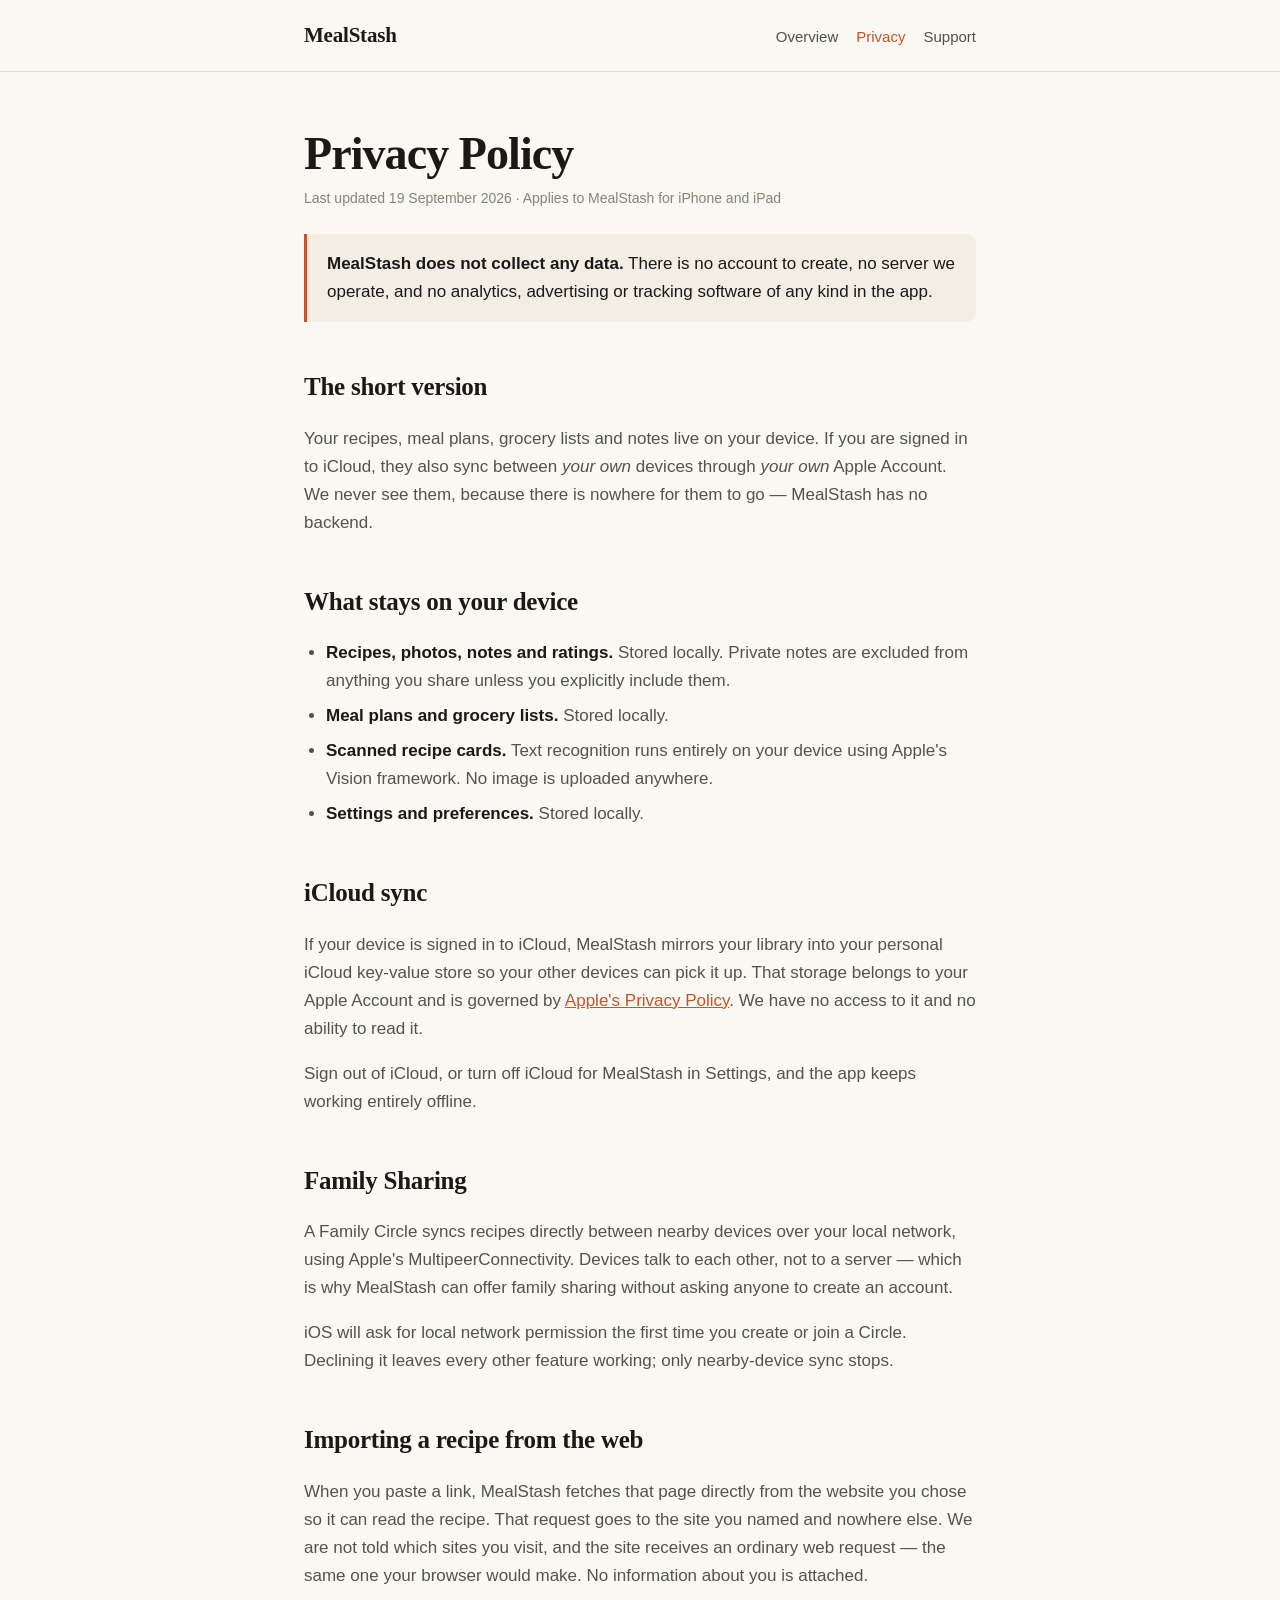
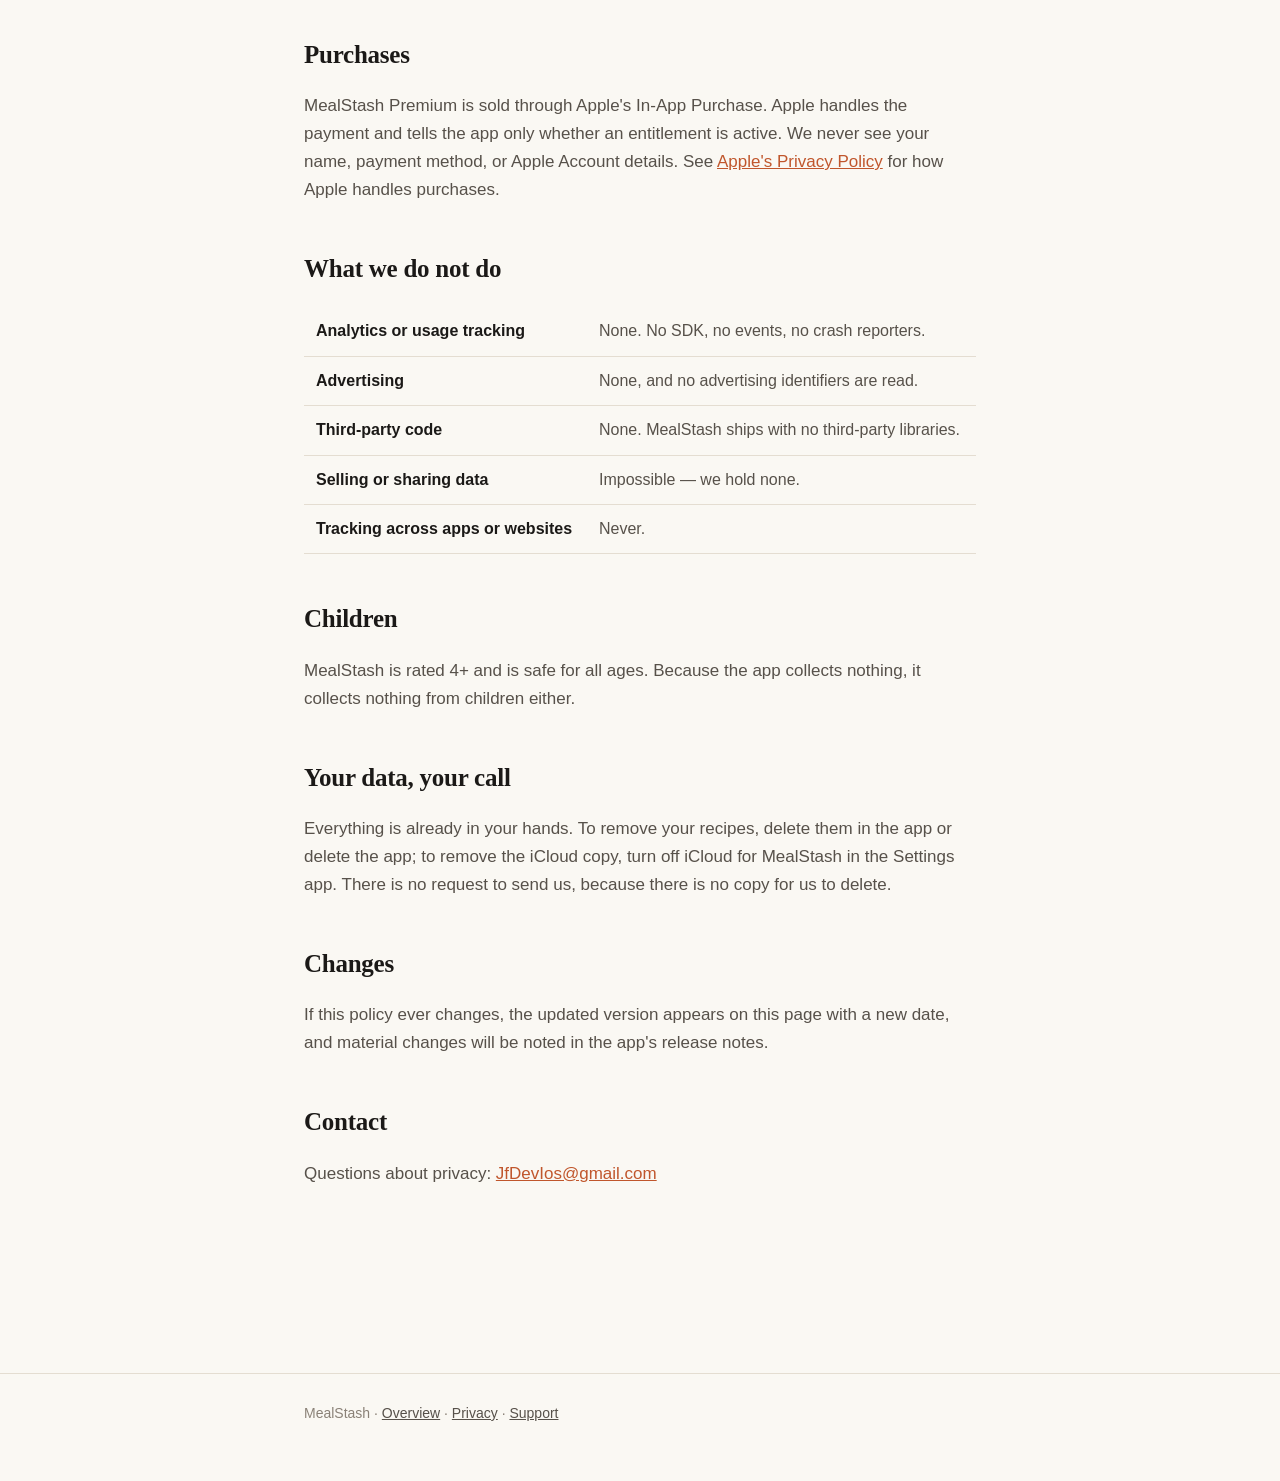
==== docs/privacy.html @ fd42e8f5 "Public site: overview, privacy policy, and support guide The privacy and support URLs filed with App" ====
<!doctype html>
<html lang="en">
<head>
<meta charset="utf-8">
<meta name="viewport" content="width=device-width, initial-scale=1">
<title>Privacy Policy — MealStash</title>
<meta name="description" content="MealStash collects no data. Your recipes stay on your device and in your own iCloud account.">
<link rel="stylesheet" href="style.css">
</head>
<body>
<header class="site">
  <div class="wrap">
    <a class="mark" href="./">MealStash</a>
    <nav>
      <a href="./">Overview</a>
      <a href="privacy.html" aria-current="page">Privacy</a>
      <a href="support.html">Support</a>
    </nav>
  </div>
</header>

<main class="wrap">
  <h1>Privacy Policy</h1>
  <p class="meta">Last updated 19 September 2026 · Applies to MealStash for iPhone and iPad</p>

  <div class="callout">
    <p><strong>MealStash does not collect any data.</strong> There is no account to create, no server we operate, and no analytics, advertising or tracking software of any kind in the app.</p>
  </div>

  <h2>The short version</h2>
  <p>Your recipes, meal plans, grocery lists and notes live on your device. If you are signed in to iCloud, they also sync between <em>your own</em> devices through <em>your own</em> Apple Account. We never see them, because there is nowhere for them to go — MealStash has no backend.</p>

  <h2>What stays on your device</h2>
  <ul>
    <li><strong>Recipes, photos, notes and ratings.</strong> Stored locally. Private notes are excluded from anything you share unless you explicitly include them.</li>
    <li><strong>Meal plans and grocery lists.</strong> Stored locally.</li>
    <li><strong>Scanned recipe cards.</strong> Text recognition runs entirely on your device using Apple's Vision framework. No image is uploaded anywhere.</li>
    <li><strong>Settings and preferences.</strong> Stored locally.</li>
  </ul>

  <h2>iCloud sync</h2>
  <p>If your device is signed in to iCloud, MealStash mirrors your library into your personal iCloud key-value store so your other devices can pick it up. That storage belongs to your Apple Account and is governed by <a href="https://www.apple.com/legal/privacy/">Apple's Privacy Policy</a>. We have no access to it and no ability to read it.</p>
  <p>Sign out of iCloud, or turn off iCloud for MealStash in Settings, and the app keeps working entirely offline.</p>

  <h2>Family Sharing</h2>
  <p>A Family Circle syncs recipes directly between nearby devices over your local network, using Apple's MultipeerConnectivity. Devices talk to each other, not to a server — which is why MealStash can offer family sharing without asking anyone to create an account.</p>
  <p>iOS will ask for local network permission the first time you create or join a Circle. Declining it leaves every other feature working; only nearby-device sync stops.</p>

  <h2>Importing a recipe from the web</h2>
  <p>When you paste a link, MealStash fetches that page directly from the website you chose so it can read the recipe. That request goes to the site you named and nowhere else. We are not told which sites you visit, and the site receives an ordinary web request — the same one your browser would make. No information about you is attached.</p>

  <h2>Purchases</h2>
  <p>MealStash Premium is sold through Apple's In-App Purchase. Apple handles the payment and tells the app only whether an entitlement is active. We never see your name, payment method, or Apple Account details. See <a href="https://www.apple.com/legal/privacy/">Apple's Privacy Policy</a> for how Apple handles purchases.</p>

  <h2>What we do not do</h2>
  <table>
    <tr><th>Analytics or usage tracking</th><td>None. No SDK, no events, no crash reporters.</td></tr>
    <tr><th>Advertising</th><td>None, and no advertising identifiers are read.</td></tr>
    <tr><th>Third-party code</th><td>None. MealStash ships with no third-party libraries.</td></tr>
    <tr><th>Selling or sharing data</th><td>Impossible — we hold none.</td></tr>
    <tr><th>Tracking across apps or websites</th><td>Never.</td></tr>
  </table>

  <h2>Children</h2>
  <p>MealStash is rated 4+ and is safe for all ages. Because the app collects nothing, it collects nothing from children either.</p>

  <h2>Your data, your call</h2>
  <p>Everything is already in your hands. To remove your recipes, delete them in the app or delete the app; to remove the iCloud copy, turn off iCloud for MealStash in the Settings app. There is no request to send us, because there is no copy for us to delete.</p>

  <h2>Changes</h2>
  <p>If this policy ever changes, the updated version appears on this page with a new date, and material changes will be noted in the app's release notes.</p>

  <h2>Contact</h2>
  <p>Questions about privacy: <a href="mailto:JfDevIos@gmail.com">JfDevIos@gmail.com</a></p>
</main>

<footer class="site">
  <div class="wrap">
    MealStash · <a href="./">Overview</a> · <a href="privacy.html">Privacy</a> · <a href="support.html">Support</a>
  </div>
</footer>
</body>
</html>
---- docs/style.css ----
:root {
  --paper: #faf8f3;
  --paper-2: #f2eee5;
  --card: #ffffff;
  --ink: #1b1917;
  --ink-2: #57514a;
  --ink-3: #8a8177;
  --terracotta: #c0562c;
  --rule: #e4ddd1;
}

* { box-sizing: border-box; }

html { -webkit-text-size-adjust: 100%; }

body {
  margin: 0;
  background: var(--paper);
  color: var(--ink);
  font: 17px/1.65 -apple-system, BlinkMacSystemFont, "Segoe UI", Roboto, Helvetica, Arial, sans-serif;
}

.wrap { max-width: 720px; margin: 0 auto; padding: 0 24px 96px; }

header.site {
  border-bottom: 1px solid var(--rule);
  background: var(--paper);
  position: sticky;
  top: 0;
  z-index: 10;
}
header.site .wrap {
  padding: 18px 24px;
  display: flex;
  align-items: baseline;
  gap: 20px;
  flex-wrap: wrap;
}
header.site .mark {
  font-family: "Iowan Old Style", "Palatino Linotype", Palatino, Georgia, serif;
  font-size: 21px;
  font-weight: 700;
  color: var(--ink);
  text-decoration: none;
  letter-spacing: -0.01em;
}
header.site nav { display: flex; gap: 18px; margin-left: auto; }
header.site nav a {
  color: var(--ink-2);
  text-decoration: none;
  font-size: 15px;
}
header.site nav a:hover, header.site nav a[aria-current] { color: var(--terracotta); }

h1 {
  font-family: "Iowan Old Style", "Palatino Linotype", Palatino, Georgia, serif;
  font-size: clamp(32px, 6vw, 46px);
  line-height: 1.12;
  letter-spacing: -0.02em;
  margin: 56px 0 8px;
}
h2 {
  font-family: "Iowan Old Style", "Palatino Linotype", Palatino, Georgia, serif;
  font-size: 25px;
  letter-spacing: -0.01em;
  margin: 44px 0 10px;
}
h3 { font-size: 17px; margin: 28px 0 6px; }

.lede { font-size: 20px; color: var(--ink-2); margin: 0 0 8px; }
.meta { color: var(--ink-3); font-size: 14px; margin: 0 0 8px; }

p, li { color: var(--ink-2); }
strong { color: var(--ink); font-weight: 600; }
a { color: var(--terracotta); }

ul { padding-left: 22px; }
li { margin: 7px 0; }

.card {
  background: var(--card);
  border: 1px solid var(--rule);
  border-radius: 14px;
  padding: 22px 24px;
  margin: 22px 0;
}
.card h3 { margin-top: 0; }
.card p:last-child, .card ul:last-child { margin-bottom: 0; }

.callout {
  background: var(--paper-2);
  border-left: 3px solid var(--terracotta);
  border-radius: 0 10px 10px 0;
  padding: 16px 20px;
  margin: 24px 0;
}
.callout p { margin: 0; color: var(--ink); }

table { width: 100%; border-collapse: collapse; margin: 18px 0; font-size: 16px; }
th, td { text-align: left; padding: 11px 12px; border-bottom: 1px solid var(--rule); vertical-align: top; }
th { color: var(--ink); font-weight: 600; }
td { color: var(--ink-2); }

footer.site {
  border-top: 1px solid var(--rule);
  margin-top: 72px;
  padding: 28px 0 56px;
  color: var(--ink-3);
  font-size: 14px;
}
footer.site .wrap { padding-bottom: 0; }
footer.site a { color: var(--ink-2); }

@media (prefers-color-scheme: dark) {
  :root {
    --paper: #171614;
    --paper-2: #211f1c;
    --card: #1f1d1a;
    --ink: #f3efe8;
    --ink-2: #c3bbb0;
    --ink-3: #8b8278;
    --terracotta: #e0855c;
    --rule: #332f2a;
  }
}
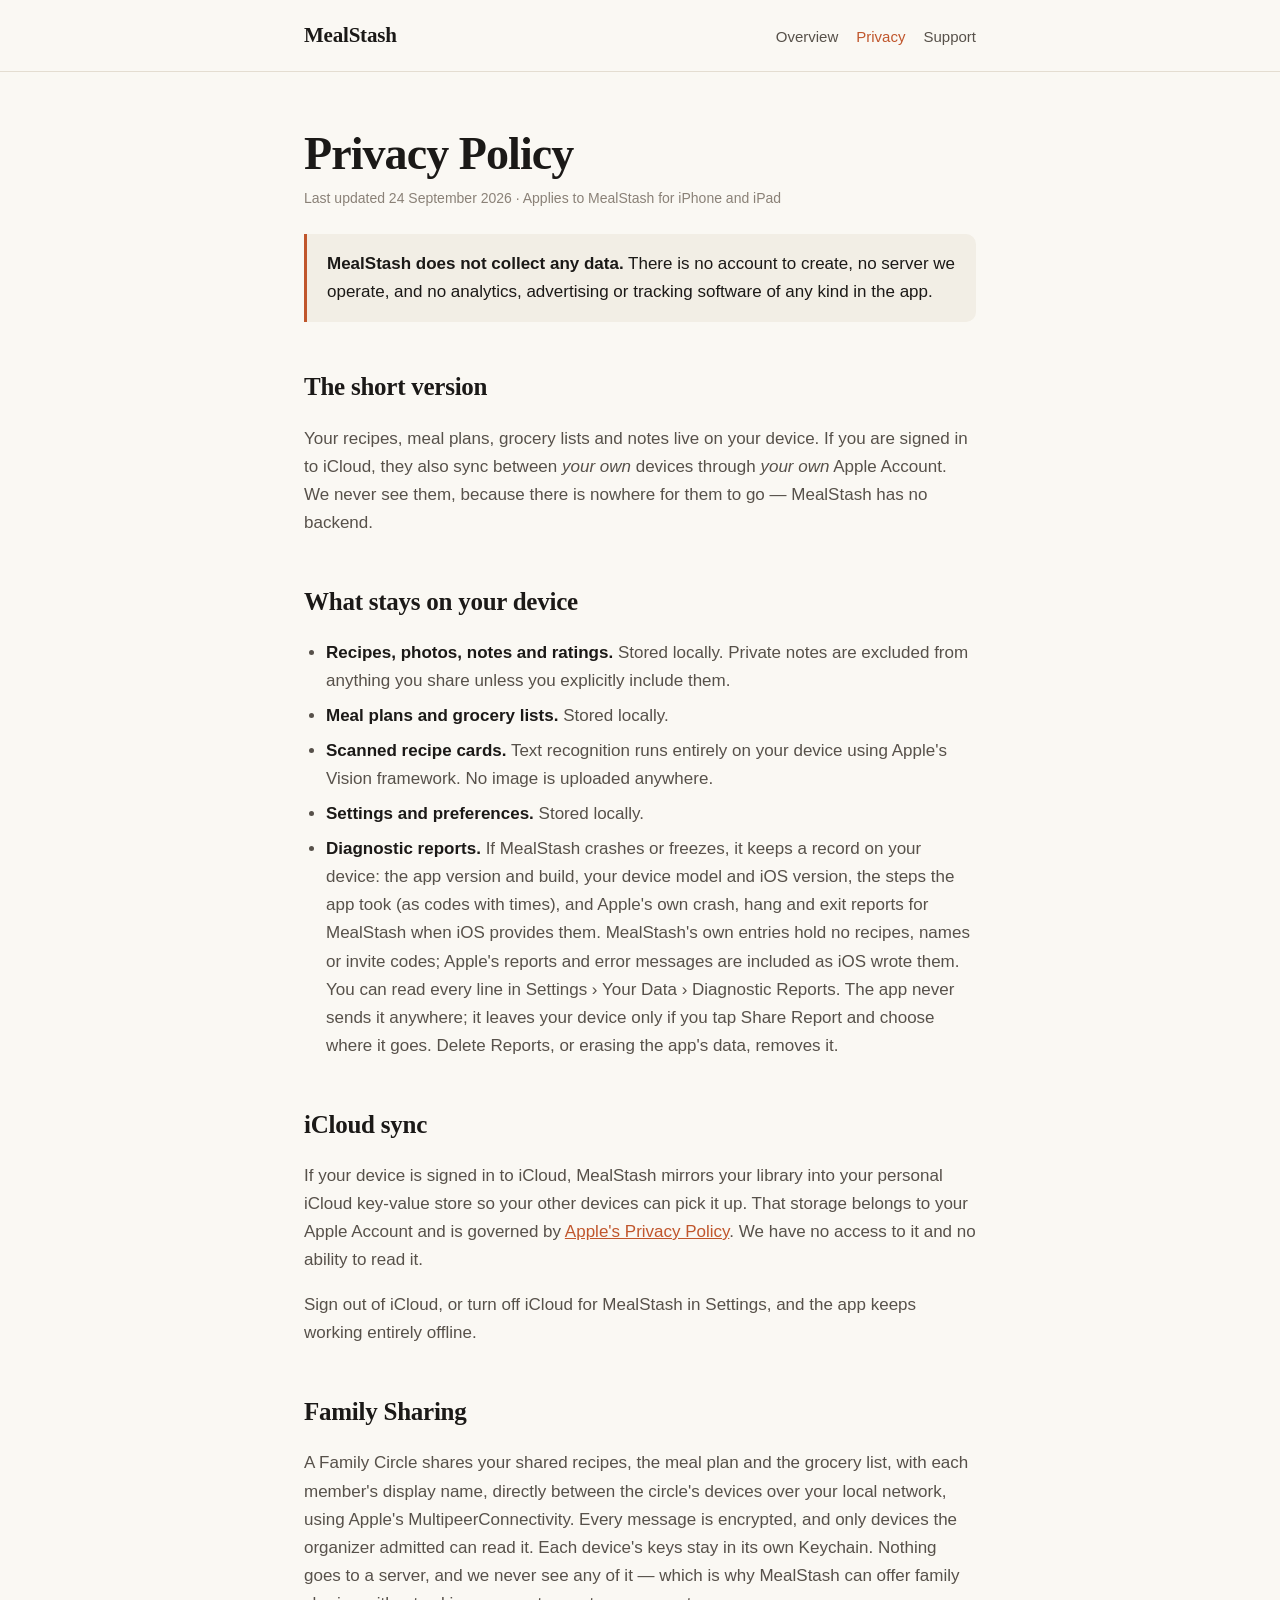
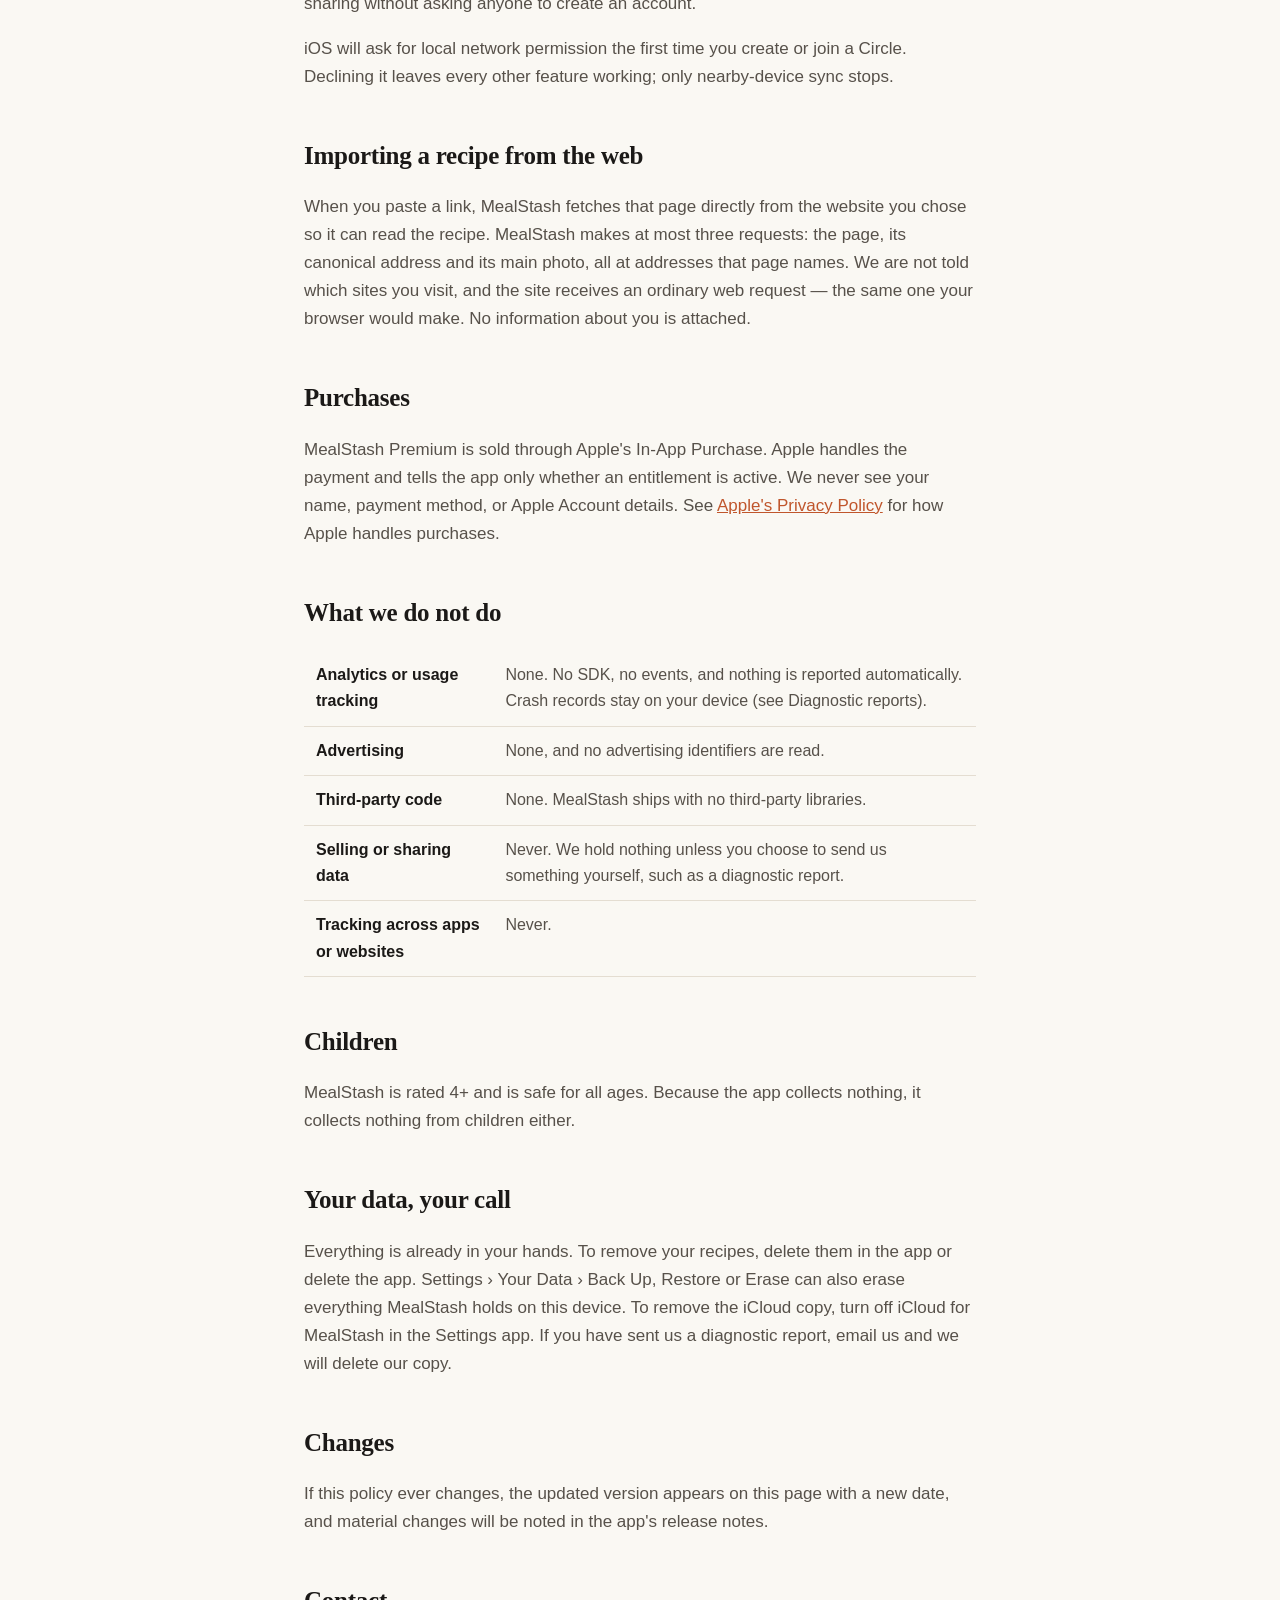
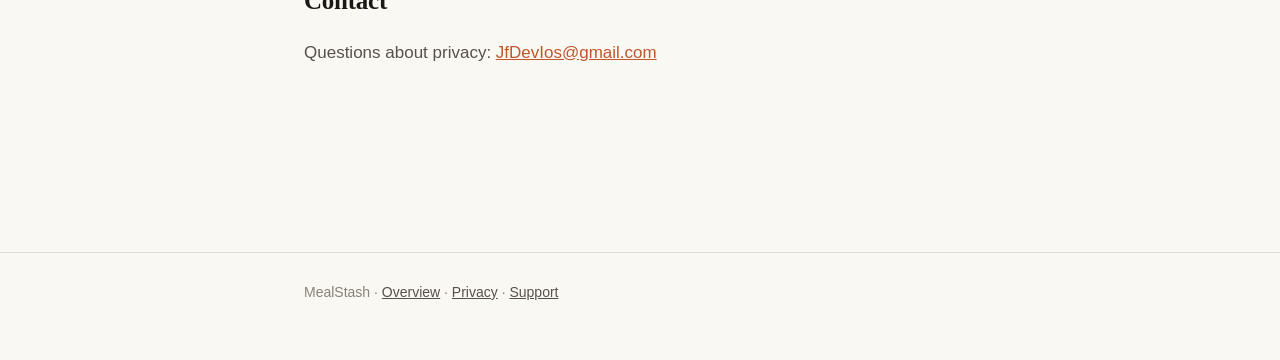
==== commit 28e6c541: "Privacy and support pages match build 70 Privacy: on-device diagnostic reports (never sent; shared o" ====
--- a/docs/privacy.html
+++ b/docs/privacy.html
@@ -21,7 +21,7 @@
 
 <main class="wrap">
   <h1>Privacy Policy</h1>
-  <p class="meta">Last updated 19 September 2026 · Applies to MealStash for iPhone and iPad</p>
+  <p class="meta">Last updated 24 September 2026 · Applies to MealStash for iPhone and iPad</p>
 
   <div class="callout">
     <p><strong>MealStash does not collect any data.</strong> There is no account to create, no server we operate, and no analytics, advertising or tracking software of any kind in the app.</p>
@@ -36,6 +36,7 @@
     <li><strong>Meal plans and grocery lists.</strong> Stored locally.</li>
     <li><strong>Scanned recipe cards.</strong> Text recognition runs entirely on your device using Apple's Vision framework. No image is uploaded anywhere.</li>
     <li><strong>Settings and preferences.</strong> Stored locally.</li>
+    <li><strong>Diagnostic reports.</strong> If MealStash crashes or freezes, it keeps a record on your device: the app version and build, your device model and iOS version, the steps the app took (as codes with times), and Apple's own crash, hang and exit reports for MealStash when iOS provides them. MealStash's own entries hold no recipes, names or invite codes; Apple's reports and error messages are included as iOS wrote them. You can read every line in Settings › Your Data › Diagnostic Reports. The app never sends it anywhere; it leaves your device only if you tap Share Report and choose where it goes. Delete Reports, or erasing the app's data, removes it.</li>
   </ul>
 
   <h2>iCloud sync</h2>
@@ -43,21 +44,21 @@
   <p>Sign out of iCloud, or turn off iCloud for MealStash in Settings, and the app keeps working entirely offline.</p>
 
   <h2>Family Sharing</h2>
-  <p>A Family Circle syncs recipes directly between nearby devices over your local network, using Apple's MultipeerConnectivity. Devices talk to each other, not to a server — which is why MealStash can offer family sharing without asking anyone to create an account.</p>
+  <p>A Family Circle shares your shared recipes, the meal plan and the grocery list, with each member's display name, directly between the circle's devices over your local network, using Apple's MultipeerConnectivity. Every message is encrypted, and only devices the organizer admitted can read it. Each device's keys stay in its own Keychain. Nothing goes to a server, and we never see any of it — which is why MealStash can offer family sharing without asking anyone to create an account.</p>
   <p>iOS will ask for local network permission the first time you create or join a Circle. Declining it leaves every other feature working; only nearby-device sync stops.</p>
 
   <h2>Importing a recipe from the web</h2>
-  <p>When you paste a link, MealStash fetches that page directly from the website you chose so it can read the recipe. That request goes to the site you named and nowhere else. We are not told which sites you visit, and the site receives an ordinary web request — the same one your browser would make. No information about you is attached.</p>
+  <p>When you paste a link, MealStash fetches that page directly from the website you chose so it can read the recipe. MealStash makes at most three requests: the page, its canonical address and its main photo, all at addresses that page names. We are not told which sites you visit, and the site receives an ordinary web request — the same one your browser would make. No information about you is attached.</p>
 
   <h2>Purchases</h2>
   <p>MealStash Premium is sold through Apple's In-App Purchase. Apple handles the payment and tells the app only whether an entitlement is active. We never see your name, payment method, or Apple Account details. See <a href="https://www.apple.com/legal/privacy/">Apple's Privacy Policy</a> for how Apple handles purchases.</p>
 
   <h2>What we do not do</h2>
   <table>
-    <tr><th>Analytics or usage tracking</th><td>None. No SDK, no events, no crash reporters.</td></tr>
+    <tr><th>Analytics or usage tracking</th><td>None. No SDK, no events, and nothing is reported automatically. Crash records stay on your device (see Diagnostic reports).</td></tr>
     <tr><th>Advertising</th><td>None, and no advertising identifiers are read.</td></tr>
     <tr><th>Third-party code</th><td>None. MealStash ships with no third-party libraries.</td></tr>
-    <tr><th>Selling or sharing data</th><td>Impossible — we hold none.</td></tr>
+    <tr><th>Selling or sharing data</th><td>Never. We hold nothing unless you choose to send us something yourself, such as a diagnostic report.</td></tr>
     <tr><th>Tracking across apps or websites</th><td>Never.</td></tr>
   </table>
 
@@ -65,7 +66,7 @@
   <p>MealStash is rated 4+ and is safe for all ages. Because the app collects nothing, it collects nothing from children either.</p>
 
   <h2>Your data, your call</h2>
-  <p>Everything is already in your hands. To remove your recipes, delete them in the app or delete the app; to remove the iCloud copy, turn off iCloud for MealStash in the Settings app. There is no request to send us, because there is no copy for us to delete.</p>
+  <p>Everything is already in your hands. To remove your recipes, delete them in the app or delete the app. Settings › Your Data › Back Up, Restore or Erase can also erase everything MealStash holds on this device. To remove the iCloud copy, turn off iCloud for MealStash in the Settings app. If you have sent us a diagnostic report, email us and we will delete our copy.</p>
 
   <h2>Changes</h2>
   <p>If this policy ever changes, the updated version appears on this page with a new date, and material changes will be noted in the app's release notes.</p>
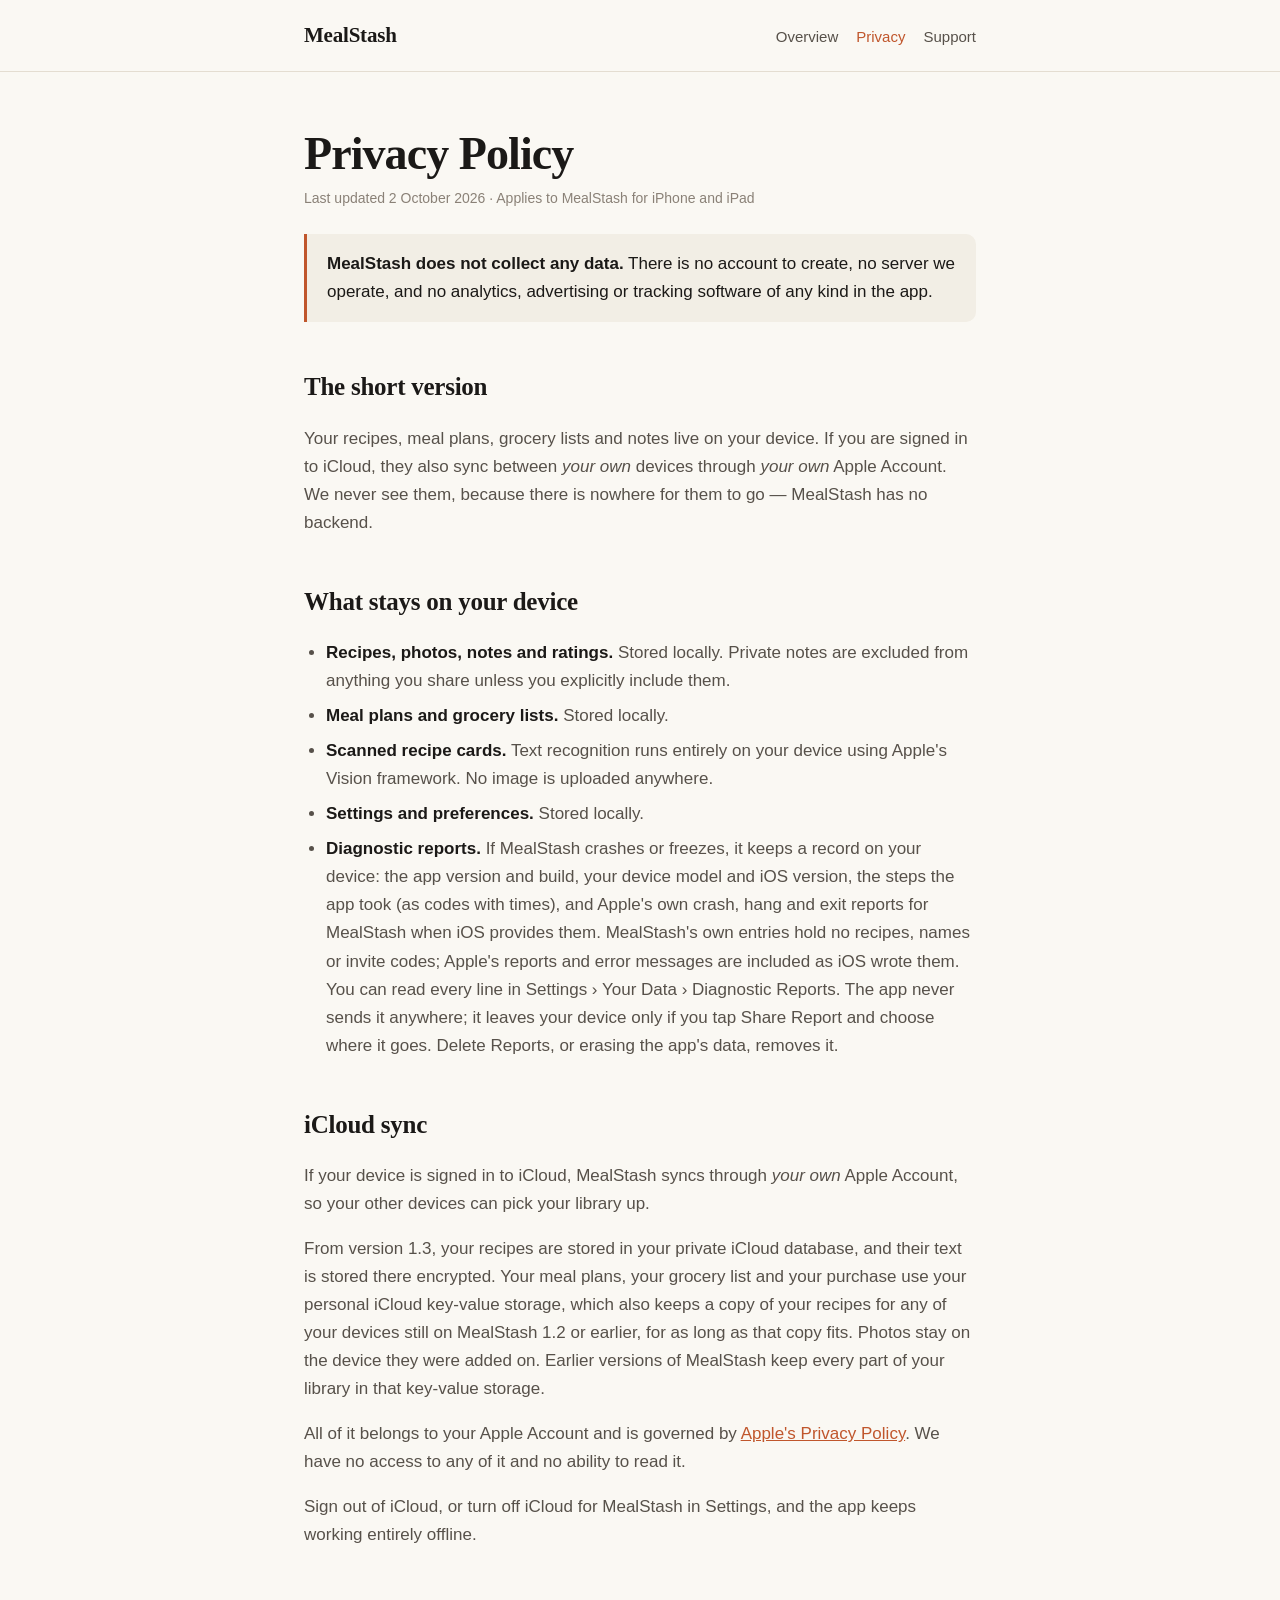
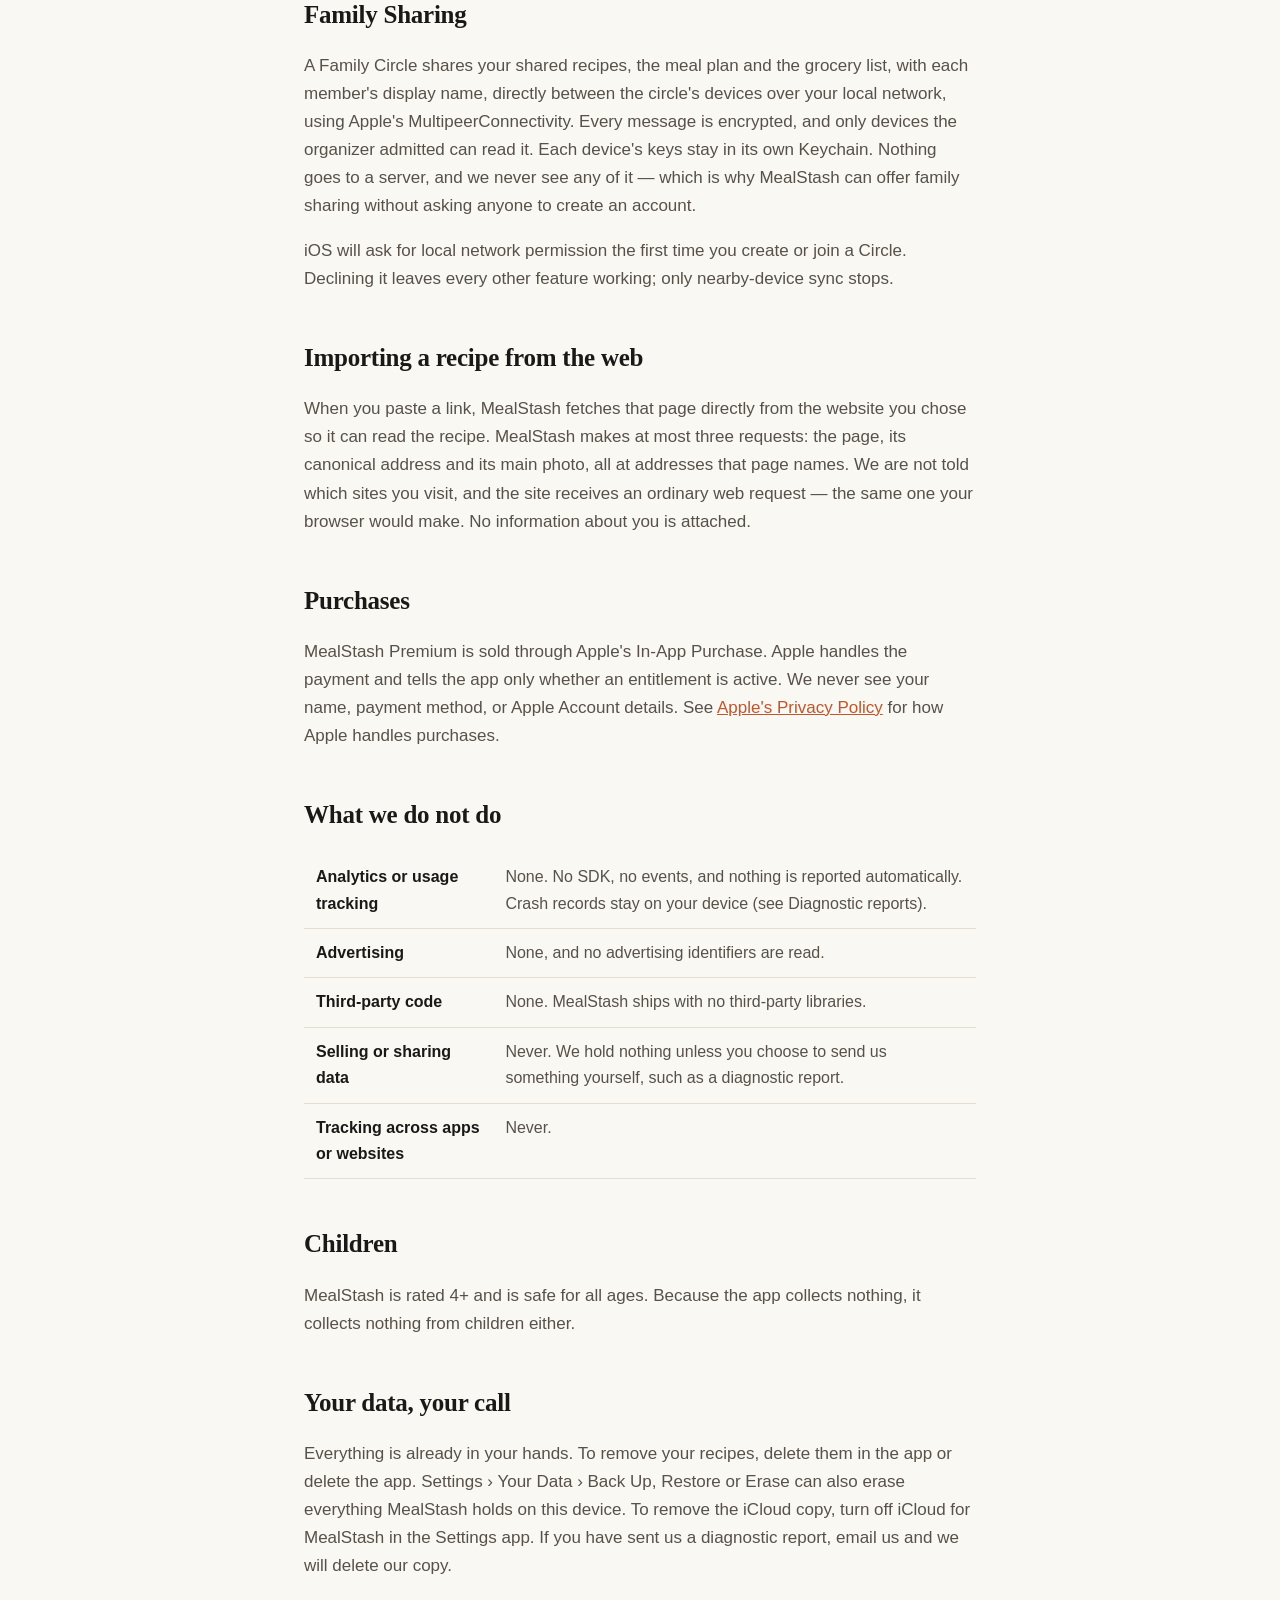
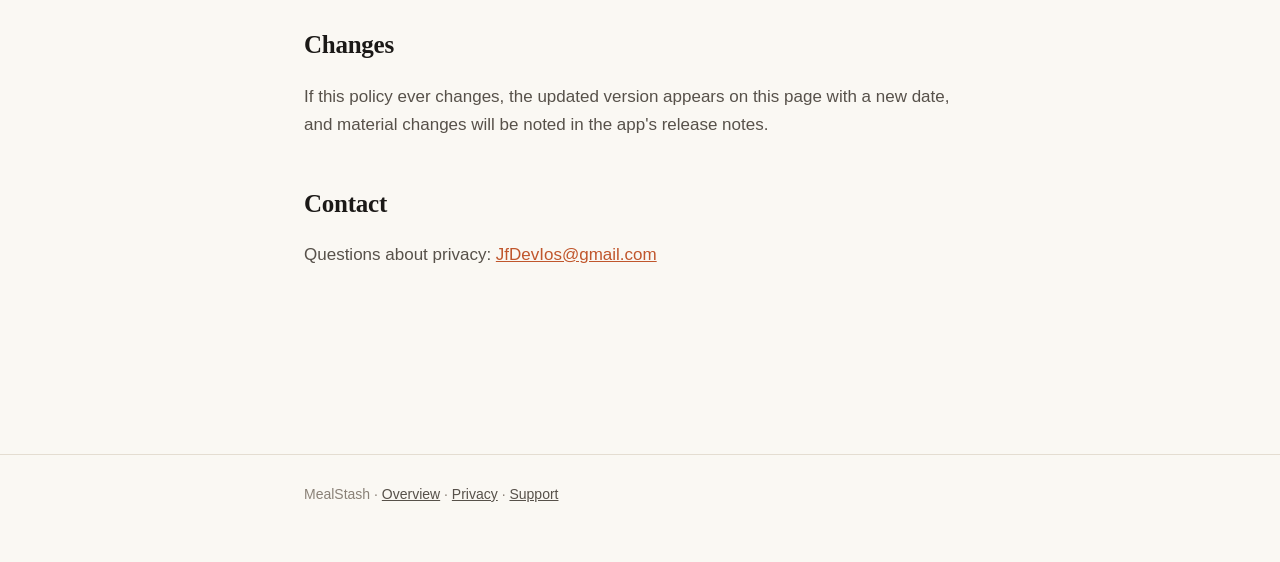
==== commit a1885db5: "Privacy policy: where each part of your library lives from 1.3 Recipes move to the user's private iC" ====
--- a/docs/privacy.html
+++ b/docs/privacy.html
@@ -21,7 +21,7 @@
 
 <main class="wrap">
   <h1>Privacy Policy</h1>
-  <p class="meta">Last updated 24 September 2026 · Applies to MealStash for iPhone and iPad</p>
+  <p class="meta">Last updated 2 October 2026 · Applies to MealStash for iPhone and iPad</p>
 
   <div class="callout">
     <p><strong>MealStash does not collect any data.</strong> There is no account to create, no server we operate, and no analytics, advertising or tracking software of any kind in the app.</p>
@@ -40,7 +40,9 @@
   </ul>
 
   <h2>iCloud sync</h2>
-  <p>If your device is signed in to iCloud, MealStash mirrors your library into your personal iCloud key-value store so your other devices can pick it up. That storage belongs to your Apple Account and is governed by <a href="https://www.apple.com/legal/privacy/">Apple's Privacy Policy</a>. We have no access to it and no ability to read it.</p>
+  <p>If your device is signed in to iCloud, MealStash syncs through <em>your own</em> Apple Account, so your other devices can pick your library up.</p>
+  <p>From version 1.3, your recipes are stored in your private iCloud database, and their text is stored there encrypted. Your meal plans, your grocery list and your purchase use your personal iCloud key-value storage, which also keeps a copy of your recipes for any of your devices still on MealStash 1.2 or earlier, for as long as that copy fits. Photos stay on the device they were added on. Earlier versions of MealStash keep every part of your library in that key-value storage.</p>
+  <p>All of it belongs to your Apple Account and is governed by <a href="https://www.apple.com/legal/privacy/">Apple's Privacy Policy</a>. We have no access to any of it and no ability to read it.</p>
   <p>Sign out of iCloud, or turn off iCloud for MealStash in Settings, and the app keeps working entirely offline.</p>
 
   <h2>Family Sharing</h2>
